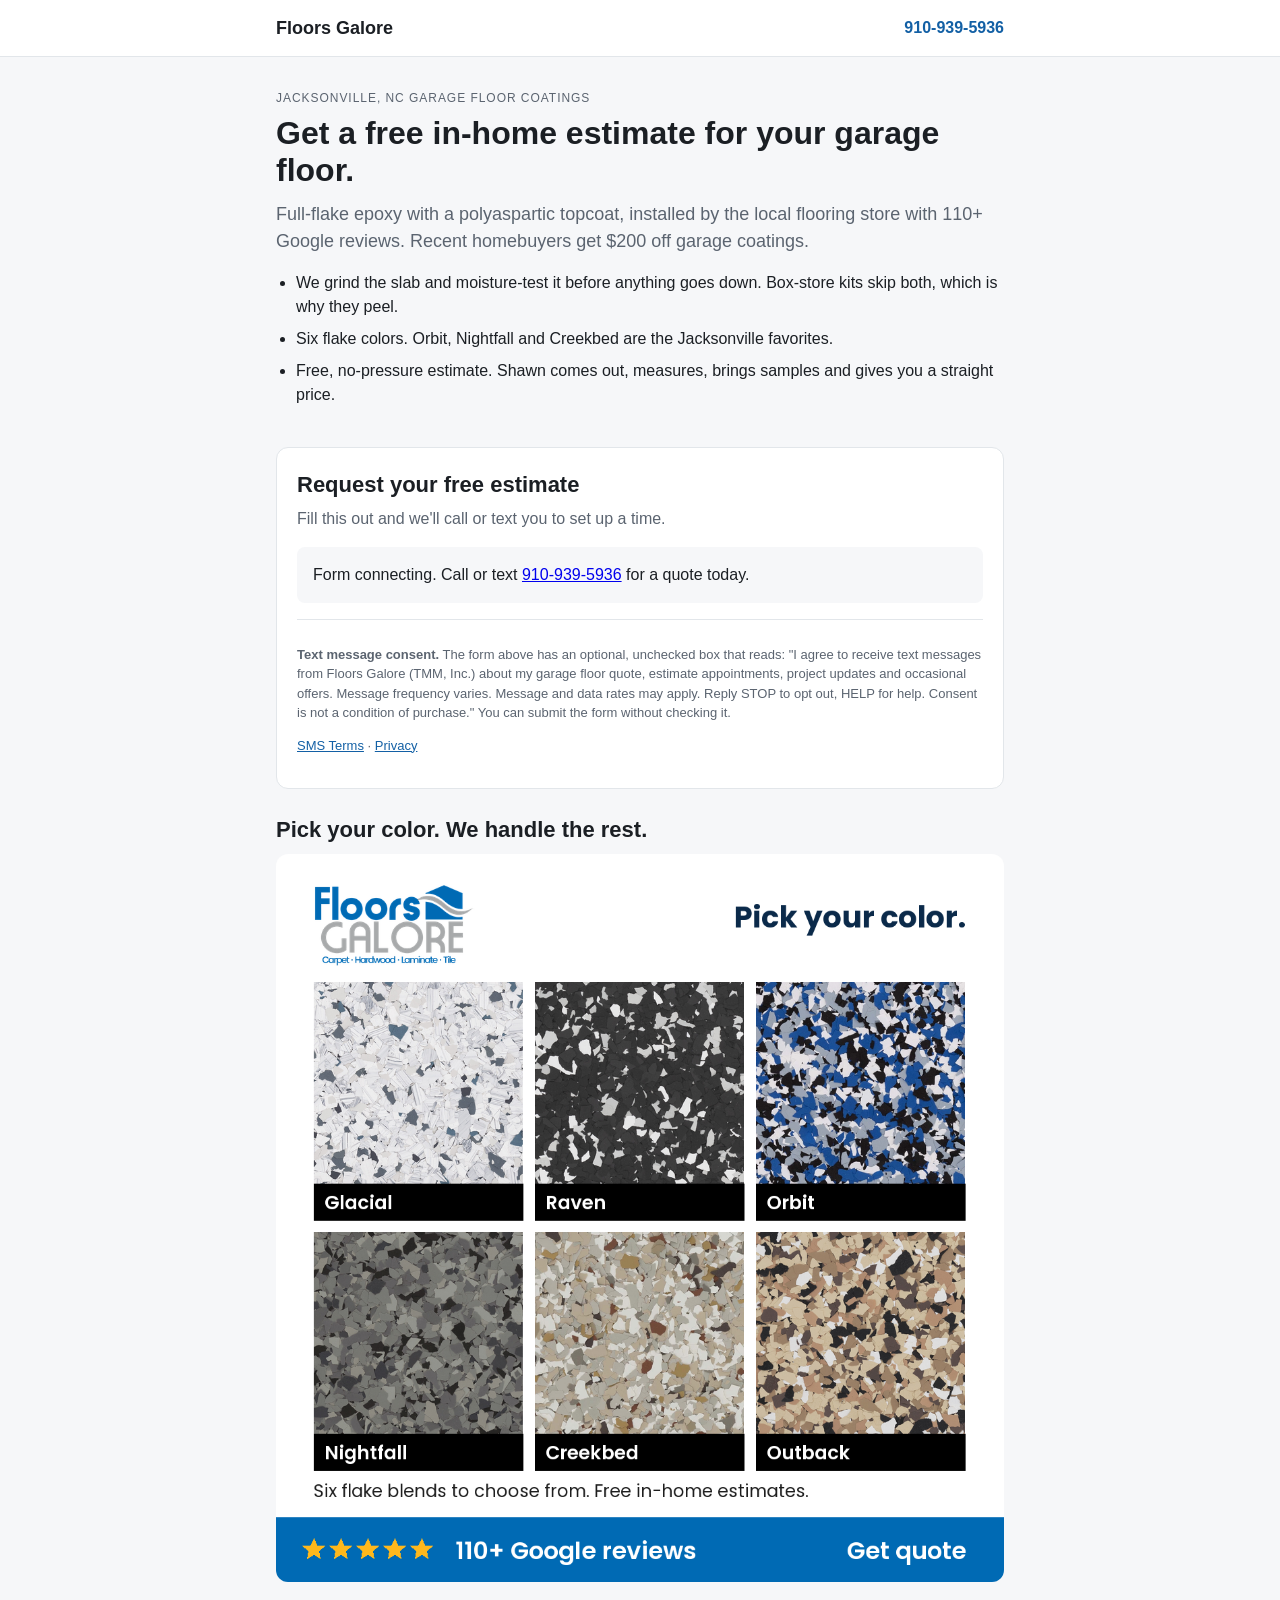
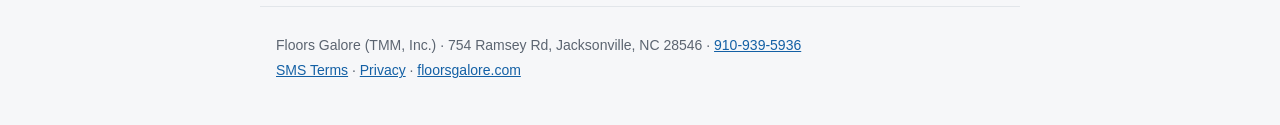
==== index.html @ 24aa0472 "Epoxy quote landing page, SMS terms, privacy notice Co-Authored-By: Claude Fable 5.1 <noreply@anthro" ====
<!doctype html>
<html lang="en">
<head>
<meta charset="utf-8">
<meta name="viewport" content="width=device-width, initial-scale=1">
<title>Garage Floor Quote | Floors Galore Jacksonville NC</title>
<meta name="description" content="Free in-home estimate for full-flake epoxy garage floor coatings in Jacksonville, NC from Floors Galore.">
<link rel="stylesheet" href="site.css">
</head>
<body>
<header class="top">
  <div class="wrap">
    <a class="brand" href="/">Floors Galore</a>
    <a class="phone" href="tel:+19109395936">910-939-5936</a>
  </div>
</header>

<main class="wrap">
  <section class="hero">
    <p class="eyebrow">Jacksonville, NC garage floor coatings</p>
    <h1>Get a free in-home estimate for your garage floor.</h1>
    <p class="lead">Full-flake epoxy with a polyaspartic topcoat, installed by the local flooring store with 110+ Google reviews. Recent homebuyers get $200 off garage coatings.</p>
    <ul class="points">
      <li>We grind the slab and moisture-test it before anything goes down. Box-store kits skip both, which is why they peel.</li>
      <li>Six flake colors. Orbit, Nightfall and Creekbed are the Jacksonville favorites.</li>
      <li>Free, no-pressure estimate. Shawn comes out, measures, brings samples and gives you a straight price.</li>
    </ul>
  </section>

  <section class="form-card" id="quote">
    <h2>Request your free estimate</h2>
    <p class="sub">Fill this out and we'll call or text you to set up a time.</p>
    <div id="ghl-form"></div>
    <div class="disclosure">
      <p><strong>Text message consent.</strong> The form above has an optional, unchecked box that reads: "I agree to receive text messages from Floors Galore (TMM, Inc.) about my garage floor quote, estimate appointments, project updates and occasional offers. Message frequency varies. Message and data rates may apply. Reply STOP to opt out, HELP for help. Consent is not a condition of purchase." You can submit the form without checking it.</p>
      <p><a href="/sms-terms">SMS Terms</a> &middot; <a href="/privacy">Privacy</a></p>
    </div>
  </section>

  <section class="colors">
    <h2>Pick your color. We handle the rest.</h2>
    <img src="A6_color_grid.png" alt="Six epoxy flake color blends offered by Floors Galore" loading="lazy">
  </section>
</main>

<footer class="wrap foot">
  <p>Floors Galore (TMM, Inc.) &middot; 754 Ramsey Rd, Jacksonville, NC 28546 &middot; <a href="tel:+19109395936">910-939-5936</a></p>
  <p><a href="/sms-terms">SMS Terms</a> &middot; <a href="/privacy">Privacy</a> &middot; <a href="https://www.floorsgalore.com">floorsgalore.com</a></p>
</footer>

<script>
  // GHL form embed. Set FORM_ID to the form's ID from Sites > Forms in GoHighLevel.
  var FORM_ID = "";
  (function () {
    var slot = document.getElementById("ghl-form");
    if (!FORM_ID) {
      slot.innerHTML = '<p class="pending">Form connecting. Call or text <a href="tel:+19109395936">910-939-5936</a> for a quote today.</p>';
      return;
    }
    var params = new URLSearchParams(window.location.search);
    var src = "https://api.leadconnectorhq.com/widget/form/" + FORM_ID;
    var c = params.get("c");
    if (c) src += "?campaign_code=" + encodeURIComponent(c);
    var f = document.createElement("iframe");
    f.src = src;
    f.id = "inline-" + FORM_ID;
    f.title = "Epoxy quote request";
    f.setAttribute("style", "width:100%;height:720px;border:none;border-radius:8px");
    f.setAttribute("data-layout", "{'id':'INLINE'}");
    f.setAttribute("data-trigger-type", "alwaysShow");
    f.setAttribute("data-activation-type", "alwaysActivated");
    f.setAttribute("data-deactivation-type", "neverDeactivate");
    f.setAttribute("data-form-id", FORM_ID);
    f.setAttribute("data-height", "720");
    f.setAttribute("data-layout-iframe-id", "inline-" + FORM_ID);
    f.setAttribute("data-form-name", "Epoxy quote request");
    slot.appendChild(f);
    var s = document.createElement("script");
    s.src = "https://link.msgsndr.com/js/form_embed.js";
    document.body.appendChild(s);
  })();
</script>
</body>
</html>
---- site.css ----
:root {
  --ink: #1b1f24;
  --muted: #5b6470;
  --brand: #1360a5;
  --brand-dark: #10528c;
  --bg: #f6f7f9;
  --card: #ffffff;
  --line: #e2e6ea;
}
* { box-sizing: border-box; }
html, body { margin: 0; padding: 0; }
body {
  font-family: -apple-system, BlinkMacSystemFont, "Segoe UI", Roboto, Helvetica, Arial, sans-serif;
  color: var(--ink);
  background: var(--bg);
  line-height: 1.5;
}
.wrap { max-width: 760px; margin: 0 auto; padding: 0 16px; }
.top { background: var(--card); border-bottom: 1px solid var(--line); }
.top .wrap { display: flex; justify-content: space-between; align-items: center; height: 56px; }
.brand { font-weight: 700; font-size: 18px; color: var(--ink); text-decoration: none; }
.phone { color: var(--brand); font-weight: 600; text-decoration: none; }
.hero { padding: 32px 0 16px; }
.eyebrow { text-transform: uppercase; letter-spacing: .08em; font-size: 12px; color: var(--muted); margin: 0 0 8px; }
h1 { font-size: 32px; line-height: 1.15; margin: 0 0 12px; }
h2 { font-size: 22px; margin: 0 0 6px; }
.lead { font-size: 18px; color: var(--muted); margin: 0 0 16px; }
.points { padding-left: 20px; margin: 0; }
.points li { margin-bottom: 8px; }
.form-card { background: var(--card); border: 1px solid var(--line); border-radius: 12px; padding: 20px; margin: 16px 0; }
.form-card .sub { color: var(--muted); margin: 0 0 12px; }
.pending { padding: 16px; background: var(--bg); border-radius: 8px; }
.disclosure { font-size: 13px; color: var(--muted); border-top: 1px solid var(--line); margin-top: 16px; padding-top: 12px; }
.disclosure a, .foot a { color: var(--brand); }
.colors { padding: 8px 0 24px; }
.colors img { width: 100%; height: auto; border-radius: 12px; display: block; margin-top: 8px; }
.foot { color: var(--muted); font-size: 14px; padding: 24px 16px 40px; border-top: 1px solid var(--line); }
.foot p { margin: 4px 0; }
.doc { background: var(--card); border: 1px solid var(--line); border-radius: 12px; padding: 24px 20px; margin: 24px 0; }
.doc h1 { font-size: 26px; }
.doc h2 { font-size: 18px; margin-top: 20px; }
.doc p { margin: 8px 0; }
.doc .updated { color: var(--muted); font-size: 13px; }
a.btn { display: inline-block; background: var(--brand); color: #fff; text-decoration: none; padding: 12px 20px; border-radius: 8px; font-weight: 600; }
a.btn:hover { background: var(--brand-dark); }
@media (max-width: 480px) {
  h1 { font-size: 26px; }
  .lead { font-size: 16px; }
}
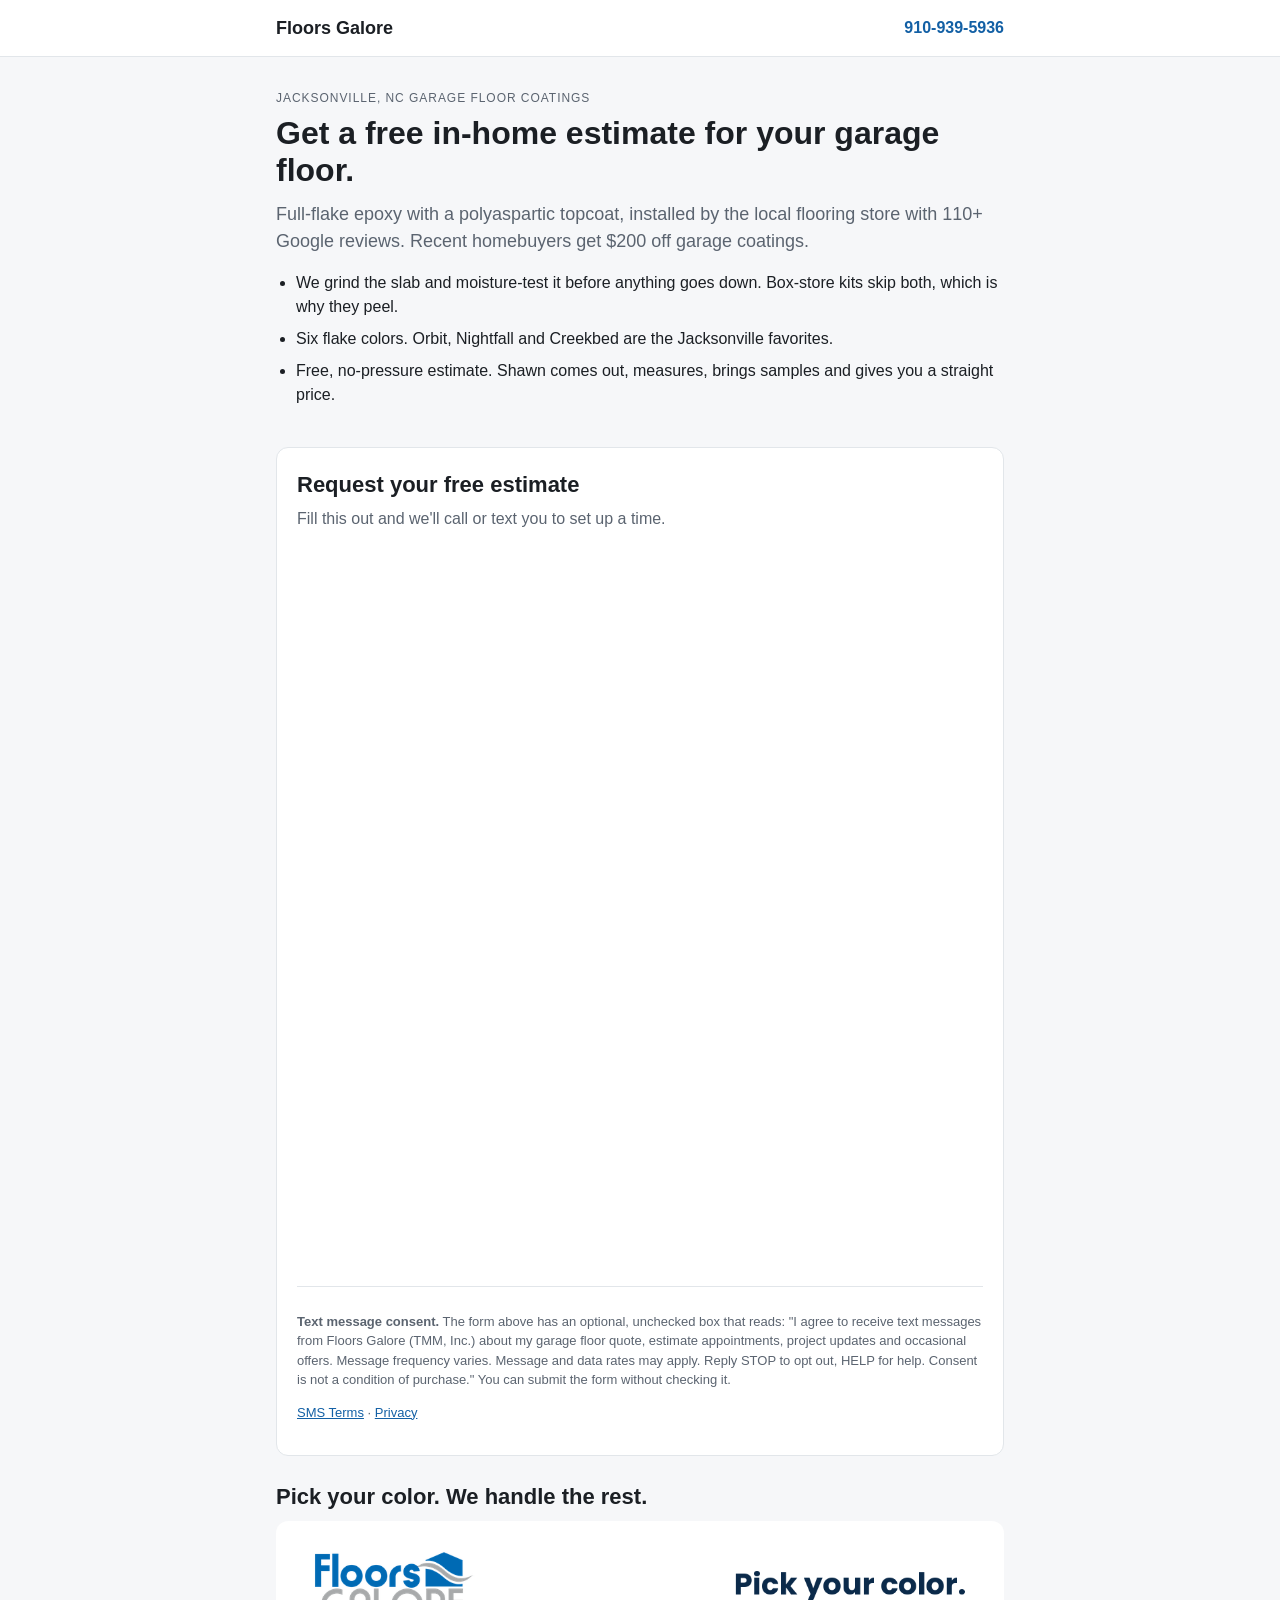
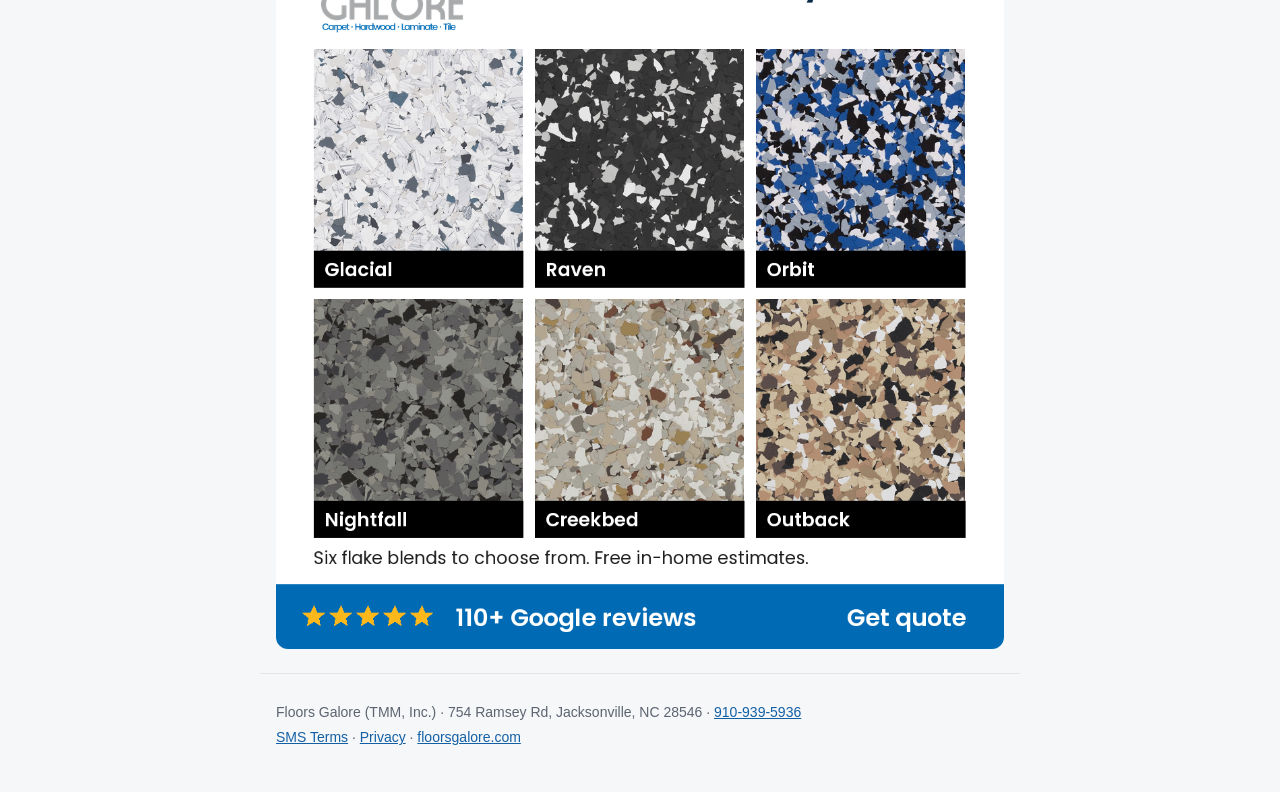
==== commit 47bed47e: "Connect GHL quote form Co-Authored-By: Claude Fable 5.1 <noreply@anthropic.com>" ====
--- a/index.html
+++ b/index.html
@@ -50,7 +50,7 @@
 
 <script>
   // GHL form embed. Set FORM_ID to the form's ID from Sites > Forms in GoHighLevel.
-  var FORM_ID = "";
+  var FORM_ID = "MOR5sRqYyK4j3ftN0P7K";
   (function () {
     var slot = document.getElementById("ghl-form");
     if (!FORM_ID) {
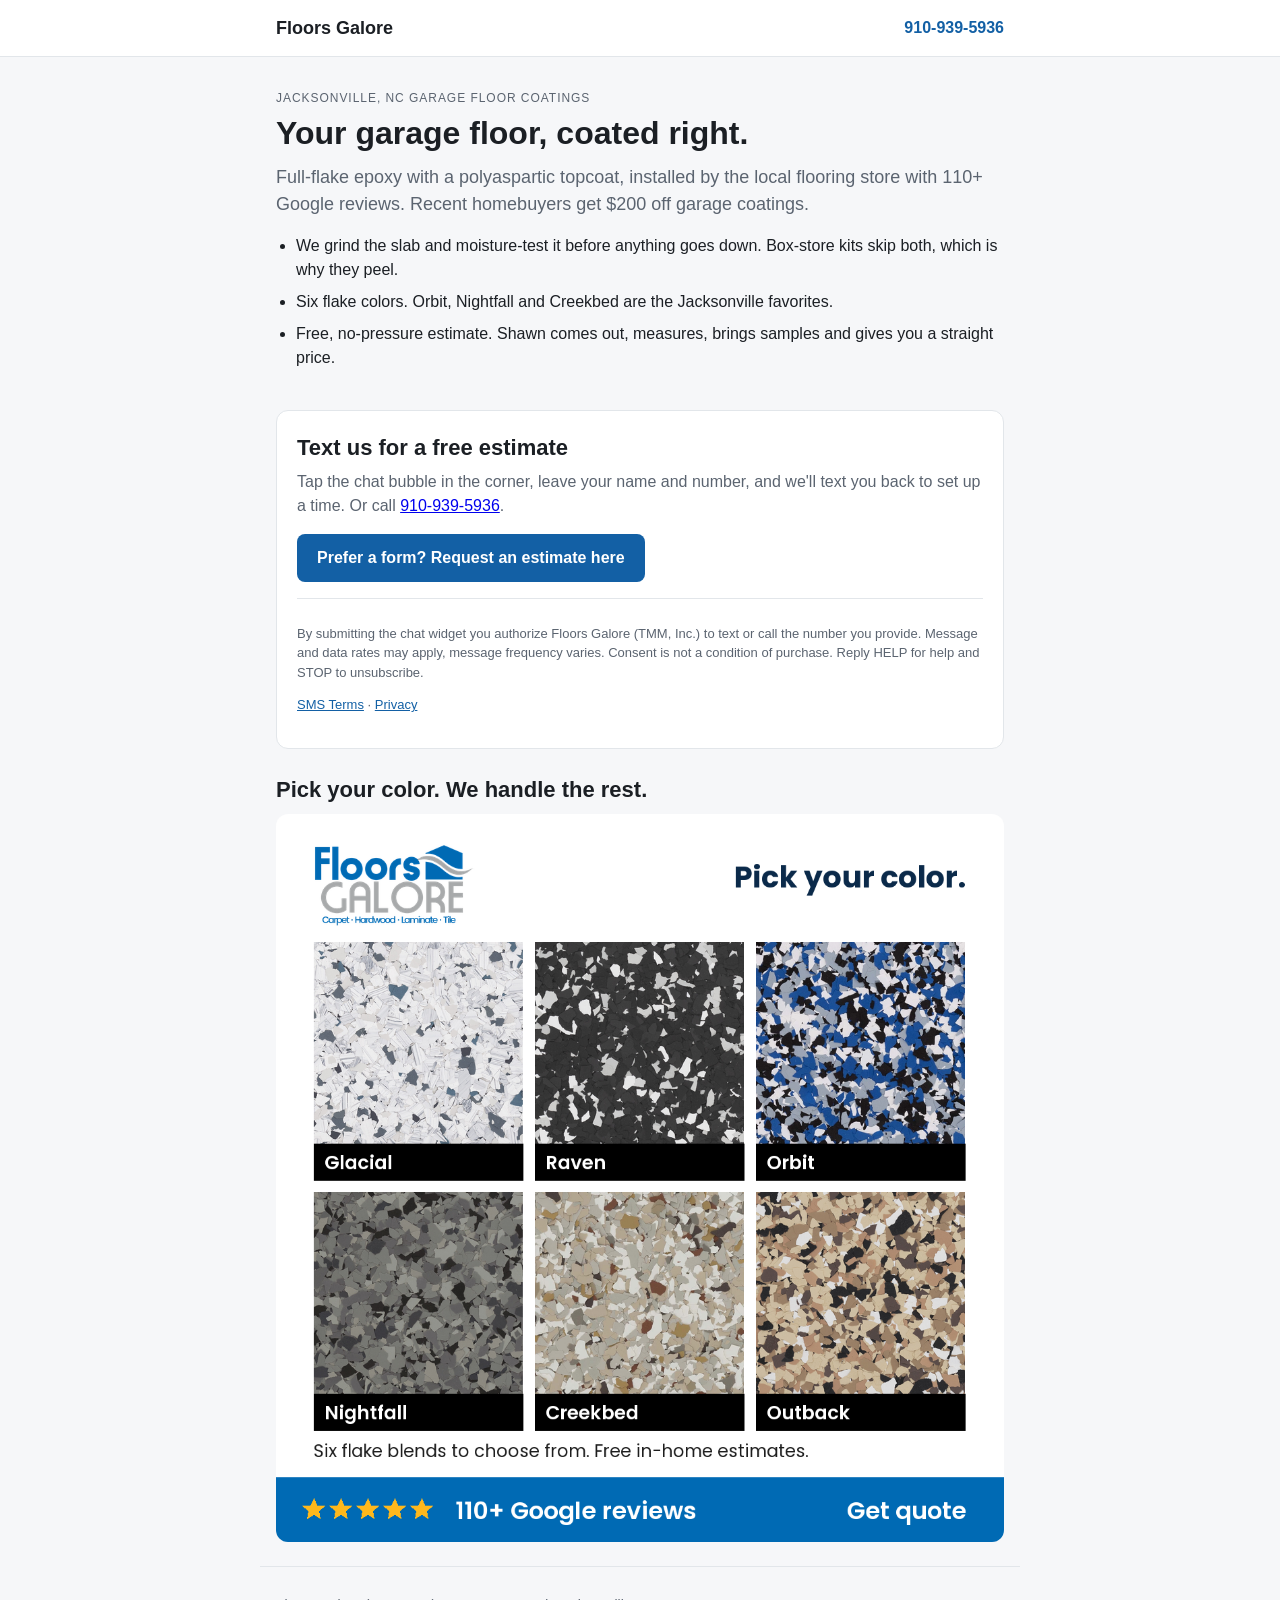
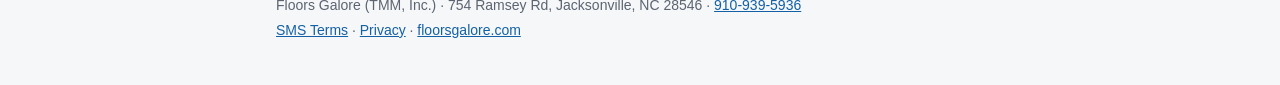
==== commit 4c813154: "Homepage carries the A2P chat widget only; quote form moves to /quote Co-Authored-By: Claude Fable 5" ====
--- a/index.html
+++ b/index.html
@@ -3,8 +3,8 @@
 <head>
 <meta charset="utf-8">
 <meta name="viewport" content="width=device-width, initial-scale=1">
-<title>Garage Floor Quote | Floors Galore Jacksonville NC</title>
-<meta name="description" content="Free in-home estimate for full-flake epoxy garage floor coatings in Jacksonville, NC from Floors Galore.">
+<title>Garage Floor Coatings | Floors Galore Jacksonville NC</title>
+<meta name="description" content="Full-flake epoxy garage floor coatings in Jacksonville, NC from Floors Galore. Text us for a free in-home estimate.">
 <link rel="stylesheet" href="site.css">
 </head>
 <body>
@@ -18,7 +18,7 @@
 <main class="wrap">
   <section class="hero">
     <p class="eyebrow">Jacksonville, NC garage floor coatings</p>
-    <h1>Get a free in-home estimate for your garage floor.</h1>
+    <h1>Your garage floor, coated right.</h1>
     <p class="lead">Full-flake epoxy with a polyaspartic topcoat, installed by the local flooring store with 110+ Google reviews. Recent homebuyers get $200 off garage coatings.</p>
     <ul class="points">
       <li>We grind the slab and moisture-test it before anything goes down. Box-store kits skip both, which is why they peel.</li>
@@ -27,12 +27,12 @@
     </ul>
   </section>
 
-  <section class="form-card" id="quote">
-    <h2>Request your free estimate</h2>
-    <p class="sub">Fill this out and we'll call or text you to set up a time.</p>
-    <div id="ghl-form"></div>
+  <section class="form-card">
+    <h2>Text us for a free estimate</h2>
+    <p class="sub">Tap the chat bubble in the corner, leave your name and number, and we'll text you back to set up a time. Or call <a href="tel:+19109395936">910-939-5936</a>.</p>
+    <p><a class="btn" href="/quote">Prefer a form? Request an estimate here</a></p>
     <div class="disclosure">
-      <p><strong>Text message consent.</strong> The form above has an optional, unchecked box that reads: "I agree to receive text messages from Floors Galore (TMM, Inc.) about my garage floor quote, estimate appointments, project updates and occasional offers. Message frequency varies. Message and data rates may apply. Reply STOP to opt out, HELP for help. Consent is not a condition of purchase." You can submit the form without checking it.</p>
+      <p>By submitting the chat widget you authorize Floors Galore (TMM, Inc.) to text or call the number you provide. Message and data rates may apply, message frequency varies. Consent is not a condition of purchase. Reply HELP for help and STOP to unsubscribe.</p>
       <p><a href="/sms-terms">SMS Terms</a> &middot; <a href="/privacy">Privacy</a></p>
     </div>
   </section>
@@ -48,37 +48,6 @@
   <p><a href="/sms-terms">SMS Terms</a> &middot; <a href="/privacy">Privacy</a> &middot; <a href="https://www.floorsgalore.com">floorsgalore.com</a></p>
 </footer>
 
-<script>
-  // GHL form embed. Set FORM_ID to the form's ID from Sites > Forms in GoHighLevel.
-  var FORM_ID = "MOR5sRqYyK4j3ftN0P7K";
-  (function () {
-    var slot = document.getElementById("ghl-form");
-    if (!FORM_ID) {
-      slot.innerHTML = '<p class="pending">Form connecting. Call or text <a href="tel:+19109395936">910-939-5936</a> for a quote today.</p>';
-      return;
-    }
-    var params = new URLSearchParams(window.location.search);
-    var src = "https://api.leadconnectorhq.com/widget/form/" + FORM_ID;
-    var c = params.get("c");
-    if (c) src += "?campaign_code=" + encodeURIComponent(c);
-    var f = document.createElement("iframe");
-    f.src = src;
-    f.id = "inline-" + FORM_ID;
-    f.title = "Epoxy quote request";
-    f.setAttribute("style", "width:100%;height:720px;border:none;border-radius:8px");
-    f.setAttribute("data-layout", "{'id':'INLINE'}");
-    f.setAttribute("data-trigger-type", "alwaysShow");
-    f.setAttribute("data-activation-type", "alwaysActivated");
-    f.setAttribute("data-deactivation-type", "neverDeactivate");
-    f.setAttribute("data-form-id", FORM_ID);
-    f.setAttribute("data-height", "720");
-    f.setAttribute("data-layout-iframe-id", "inline-" + FORM_ID);
-    f.setAttribute("data-form-name", "Epoxy quote request");
-    slot.appendChild(f);
-    var s = document.createElement("script");
-    s.src = "https://link.msgsndr.com/js/form_embed.js";
-    document.body.appendChild(s);
-  })();
-</script>
+<script src="https://widgets.leadconnectorhq.com/loader.js" data-resources-url="https://widgets.leadconnectorhq.com/chat-widget/loader.js" data-widget-id="6af346ea12ff64e1d0bad99e"></script>
 </body>
 </html>
